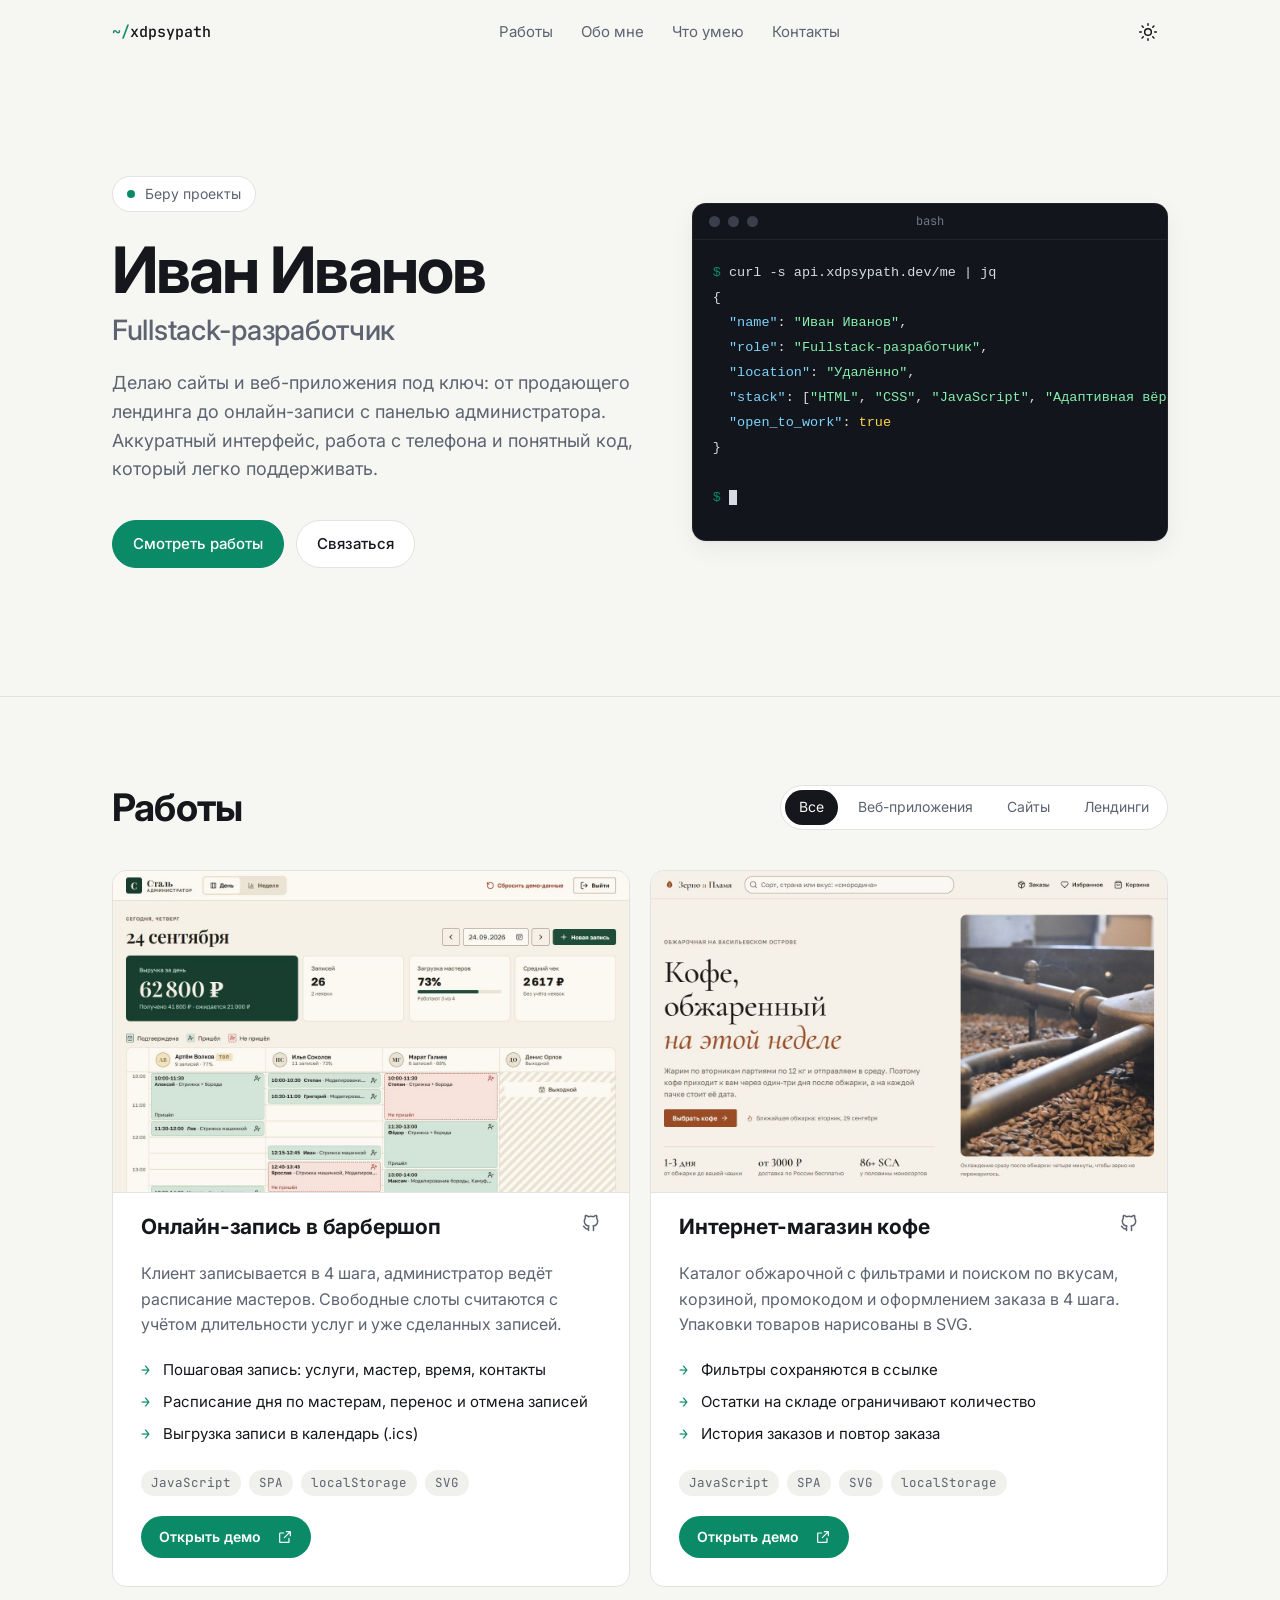
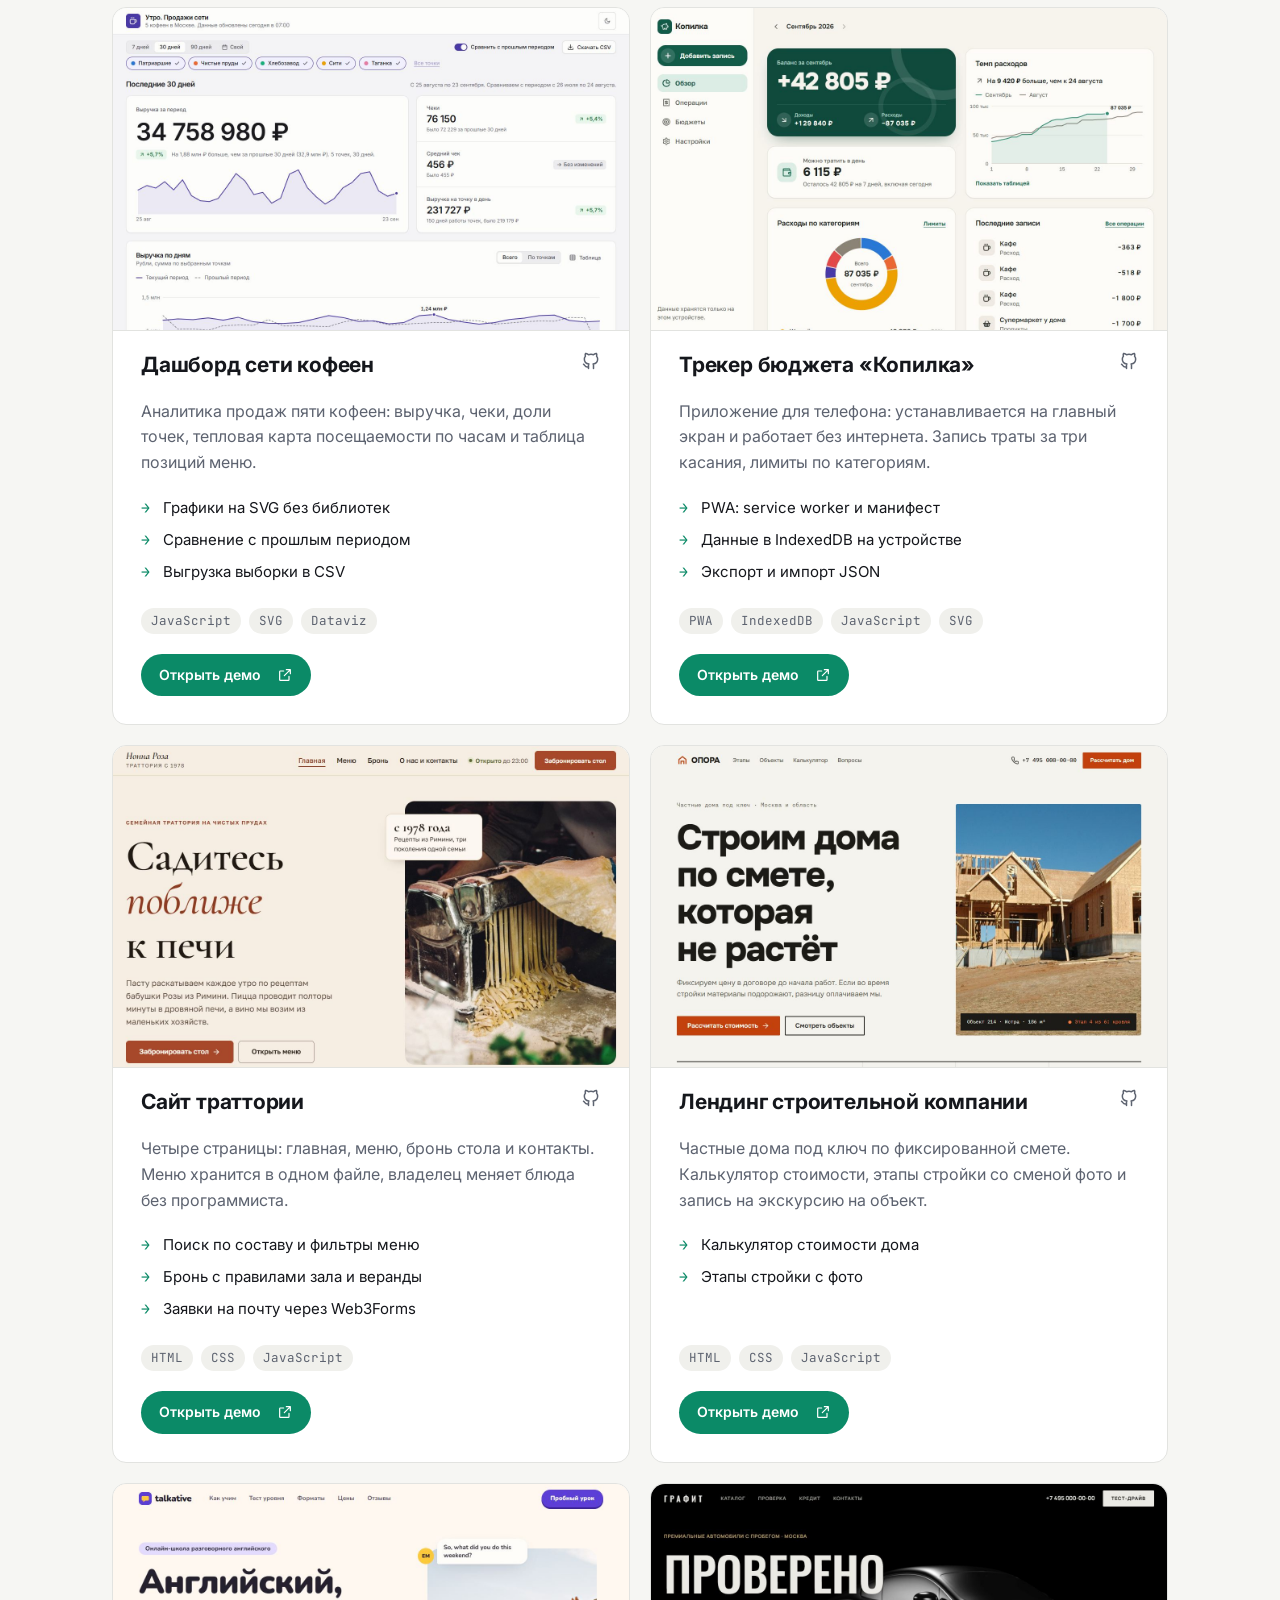
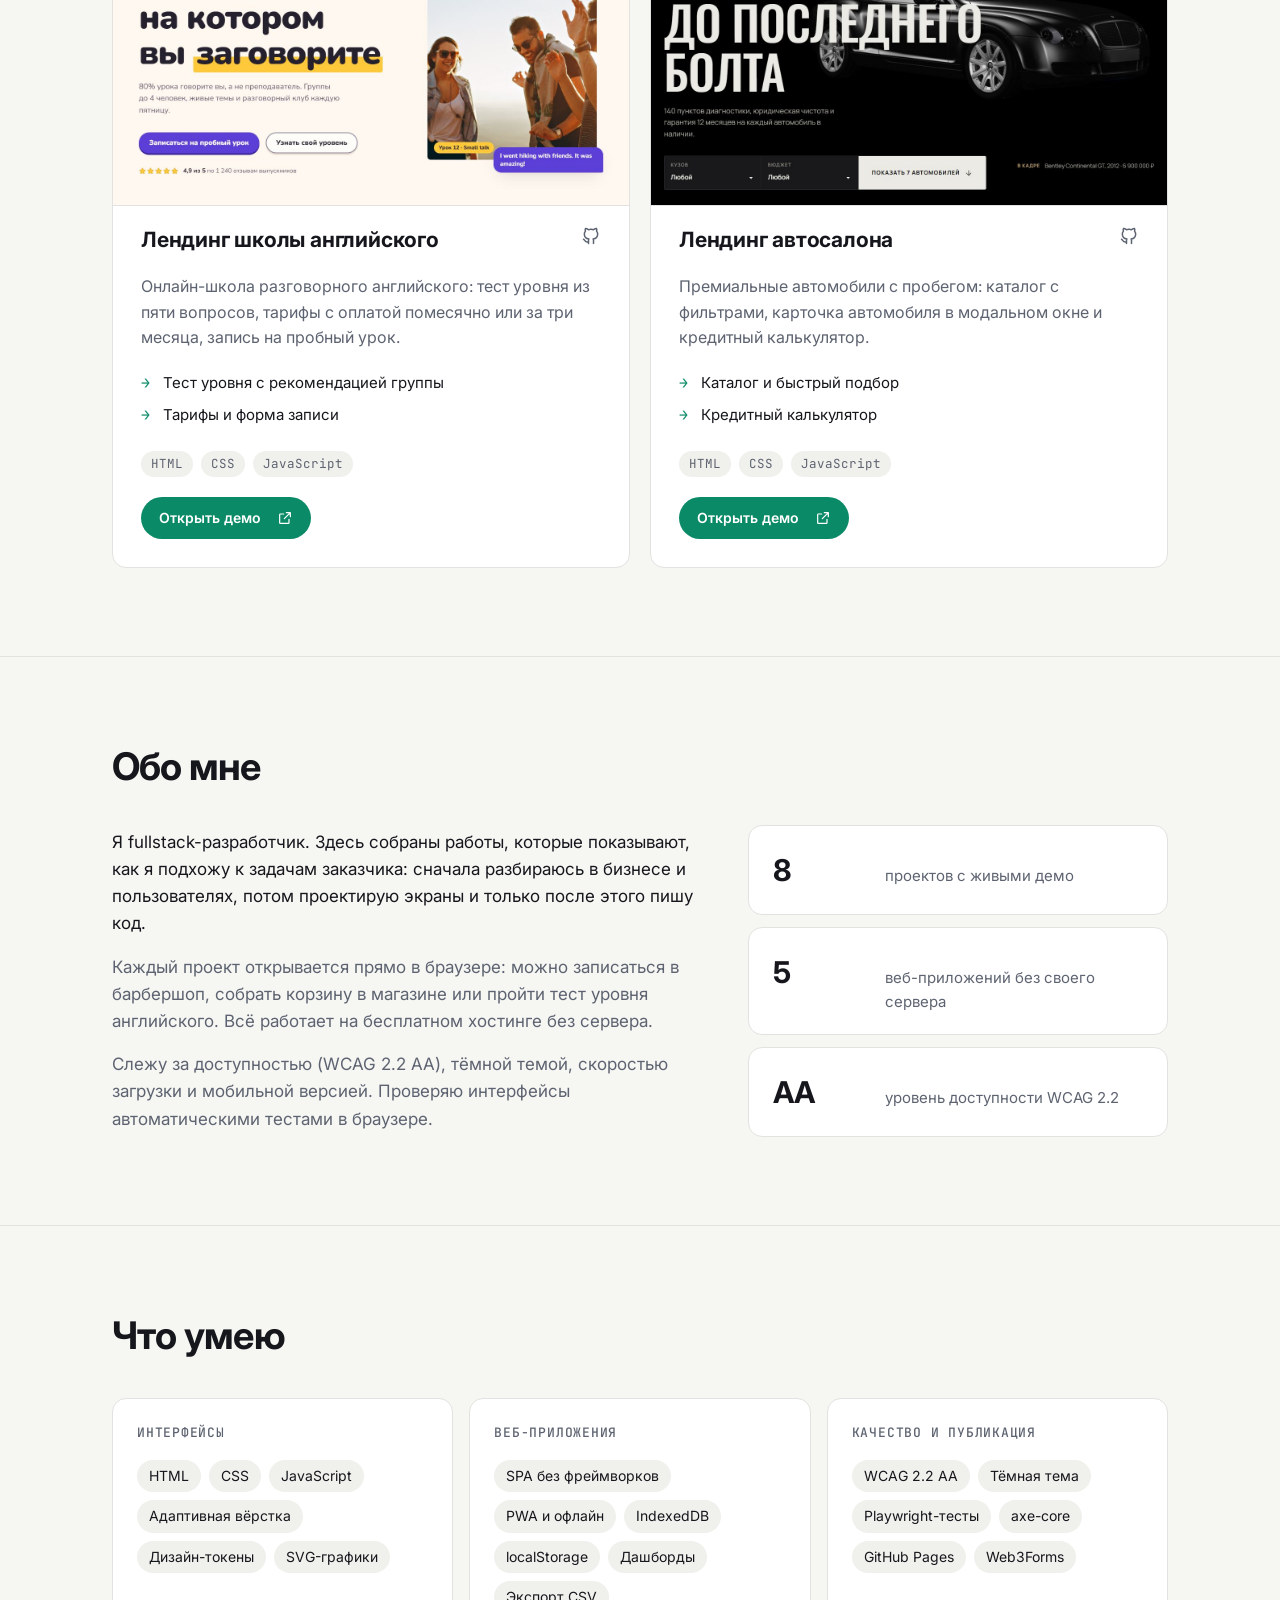
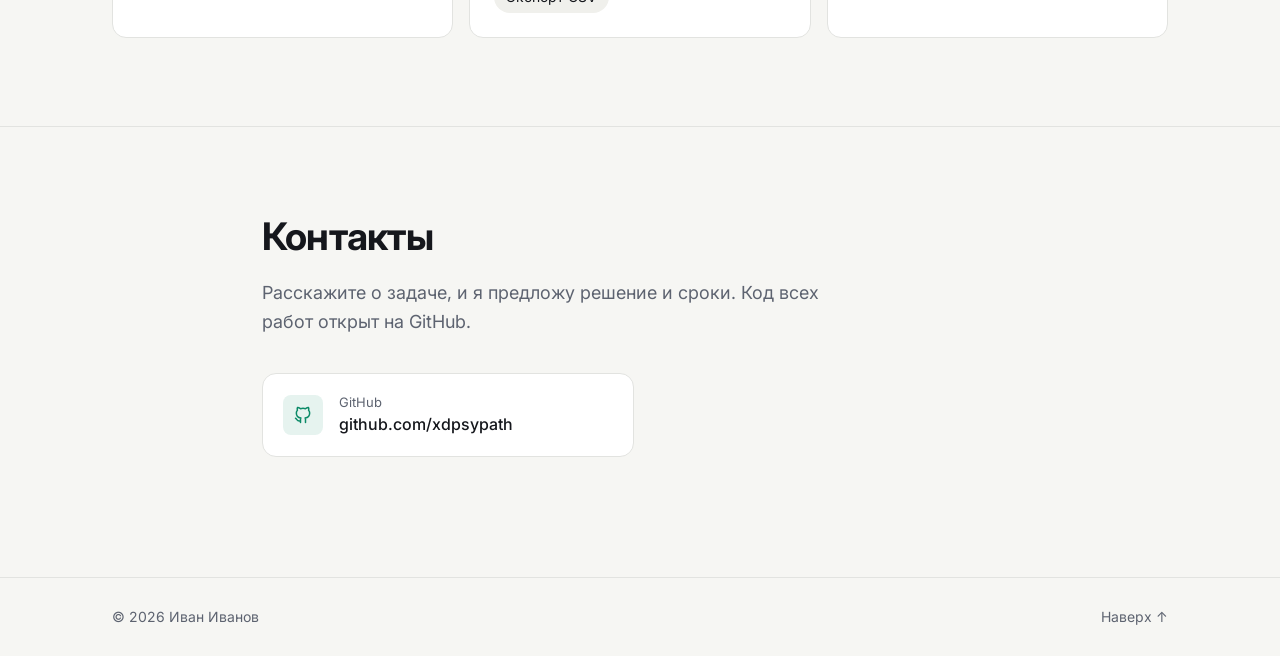
==== index.html @ 6d3181be "Портфолио: витрина, 3 лендинга и 5 веб-приложений Витрина работ на главной, лендинги (строительство," ====
<!doctype html>
<html lang="ru">
<head>
  <meta charset="utf-8" />
  <meta name="viewport" content="width=device-width, initial-scale=1" />
  <title>Иван Иванов. Сайты и веб-приложения</title>
  <meta name="description" content="Портфолио fullstack-разработчика Ивана Иванова: лендинги, интернет-магазин, онлайн-запись, дашборд и PWA с живыми демо." />
  <link rel="icon" href="assets/favicon.svg" type="image/svg+xml" />

  <!-- Тема применяется до отрисовки, чтобы не было вспышки светлого фона -->
  <script>
    try {
      var t = localStorage.getItem("portfolio.theme");
      if (t === "light" || t === "dark") document.documentElement.dataset.theme = t;
    } catch (e) {}
  </script>

  <link rel="preconnect" href="https://fonts.googleapis.com" />
  <link rel="preconnect" href="https://fonts.gstatic.com" crossorigin />
  <link href="https://fonts.googleapis.com/css2?family=Inter:wght@400;500;600;700&family=JetBrains+Mono:wght@400;500&display=swap" rel="stylesheet" />
  <link rel="stylesheet" href="css/style.css" />
</head>
<body>
  <a class="skip-link" href="#main">К содержимому</a>

  <header class="header">
    <div class="container header__inner">
      <a class="logo" href="#top" data-bind="logo"></a>

      <nav class="nav" id="nav" aria-label="Основная навигация">
        <a href="#projects">Работы</a>
        <a href="#about">Обо мне</a>
        <a href="#skills">Что умею</a>
        <a href="#experience">Опыт</a>
        <a href="#contact">Контакты</a>
      </nav>

      <div class="header__actions">
        <button class="icon-btn" id="theme-toggle" type="button" aria-label="Переключить тему">
          <svg class="icon icon--sun" viewBox="0 0 24 24" aria-hidden="true"><circle cx="12" cy="12" r="4"/><path d="M12 2v2M12 20v2M4.9 4.9l1.4 1.4M17.7 17.7l1.4 1.4M2 12h2M20 12h2M4.9 19.1l1.4-1.4M17.7 6.3l1.4-1.4"/></svg>
          <svg class="icon icon--moon" viewBox="0 0 24 24" aria-hidden="true"><path d="M21 12.8A9 9 0 1 1 11.2 3a7 7 0 0 0 9.8 9.8z"/></svg>
        </button>
        <button class="icon-btn nav-toggle" id="nav-toggle" type="button" aria-label="Меню" aria-controls="nav" aria-expanded="false">
          <svg class="icon" viewBox="0 0 24 24" aria-hidden="true"><path d="M4 7h16M4 12h16M4 17h16"/></svg>
        </button>
      </div>
    </div>
  </header>

  <main id="main">
    <section class="hero" id="top">
      <div class="container hero__grid">
        <div class="hero__text">
          <p class="status"><span class="status__dot"></span><span data-bind="status"></span></p>
          <h1 class="hero__title">
            <span data-bind="name"></span>
            <span class="hero__role" data-bind="role"></span>
          </h1>
          <p class="hero__tagline" data-bind="tagline"></p>
          <div class="hero__cta">
            <a class="btn btn--primary" href="#projects">Смотреть работы</a>
            <a class="btn" href="#contact">Связаться</a>
          </div>
        </div>

        <div class="terminal" aria-label="Краткая информация в формате JSON">
          <div class="terminal__bar">
            <span></span><span></span><span></span>
            <p class="terminal__title">bash</p>
          </div>
          <pre class="terminal__body"><code id="terminal"></code></pre>
        </div>
      </div>
    </section>

    <section class="section" id="projects">
      <div class="container">
        <div class="section__head">
          <h2 class="section__title">Работы</h2>
          <div class="filters" id="filters" role="group" aria-label="Фильтр проектов"></div>
        </div>
        <div class="projects" id="projects-list"></div>
      </div>
    </section>

    <section class="section" id="about">
      <div class="container about">
        <div>
          <h2 class="section__title">Обо мне</h2>
          <div class="about__text" id="about-text"></div>
        </div>
        <ul class="stats" id="stats"></ul>
      </div>
    </section>

    <section class="section" id="skills">
      <div class="container">
        <h2 class="section__title">Что умею</h2>
        <div class="skills" id="skills-list"></div>
      </div>
    </section>

    <section class="section" id="experience">
      <div class="container">
        <h2 class="section__title">Опыт</h2>
        <ol class="timeline" id="timeline"></ol>
      </div>
    </section>

    <section class="section section--contact" id="contact">
      <div class="container contact">
        <h2 class="section__title">Контакты</h2>
        <p class="contact__lead">Расскажите о задаче, и я предложу решение и сроки. Код всех работ открыт на GitHub.</p>
        <div class="contact__links" id="contact-links"></div>
      </div>
    </section>
  </main>

  <footer class="footer">
    <div class="container footer__inner">
      <p>© <span id="year"></span> <span data-bind="name"></span></p>
      <a href="#top">Наверх ↑</a>
    </div>
  </footer>

  <noscript><p class="container">Для отображения содержимого включите JavaScript.</p></noscript>

  <script src="js/data.js"></script>
  <script src="js/main.js"></script>
</body>
</html>
---- css/style.css ----
/* ---------- Токены ---------- */

:root {
  --bg: #f6f6f3;
  --surface: #ffffff;
  --surface-2: #f0f0ec;
  --text: #15171c;
  --muted: #5d6370;
  --border: #e2e3e0;
  --accent: #0b8a67;
  --accent-soft: rgba(11, 138, 103, 0.1);
  --accent-contrast: #ffffff;

  --term-bg: #12151b;
  --term-text: #d7dbe3;
  --term-muted: #6f7787;
  --term-key: #7dd3fc;
  --term-str: #86efac;
  --term-num: #fcd34d;

  --font: "Inter", system-ui, -apple-system, "Segoe UI", Roboto, sans-serif;
  --mono: "JetBrains Mono", ui-monospace, "Cascadia Code", Consolas, monospace;

  --radius: 14px;
  --radius-sm: 8px;
  --shadow: 0 1px 2px rgba(16, 20, 28, 0.04), 0 8px 24px rgba(16, 20, 28, 0.06);
  --header-h: 64px;

  color-scheme: light;
}

@media (prefers-color-scheme: dark) {
  :root:not([data-theme="light"]) {
    --bg: #0c0e12;
    --surface: #14171d;
    --surface-2: #1a1e26;
    --text: #e7e9ee;
    --muted: #9aa1ae;
    --border: #252a33;
    --accent: #34d399;
    --accent-soft: rgba(52, 211, 153, 0.12);
    --accent-contrast: #06281d;
    --term-bg: #090b0f;
    --shadow: 0 1px 2px rgba(0, 0, 0, 0.3), 0 8px 24px rgba(0, 0, 0, 0.25);
    color-scheme: dark;
  }
}

:root[data-theme="dark"] {
  --bg: #0c0e12;
  --surface: #14171d;
  --surface-2: #1a1e26;
  --text: #e7e9ee;
  --muted: #9aa1ae;
  --border: #252a33;
  --accent: #34d399;
  --accent-soft: rgba(52, 211, 153, 0.12);
  --accent-contrast: #06281d;
  --term-bg: #090b0f;
  --shadow: 0 1px 2px rgba(0, 0, 0, 0.3), 0 8px 24px rgba(0, 0, 0, 0.25);
  color-scheme: dark;
}

/* ---------- База ---------- */

*,
*::before,
*::after {
  box-sizing: border-box;
}

html {
  scroll-behavior: smooth;
  scroll-padding-top: calc(var(--header-h) + 16px);
  -webkit-text-size-adjust: 100%;
}

body {
  margin: 0;
  background: var(--bg);
  color: var(--text);
  font-family: var(--font);
  font-size: 16px;
  line-height: 1.6;
  -webkit-font-smoothing: antialiased;
  overflow-x: hidden;
}

h1, h2, h3, p, ul, ol {
  margin: 0;
}

ul, ol {
  padding: 0;
  list-style: none;
}

a {
  color: inherit;
  text-decoration: none;
}

:focus-visible {
  outline: 2px solid var(--accent);
  outline-offset: 3px;
  border-radius: 4px;
}

.container {
  width: 100%;
  max-width: 1120px;
  margin: 0 auto;
  padding: 0 16px;
}

@media (min-width: 640px) {
  .container {
    padding: 0 32px;
  }
}

.skip-link {
  position: absolute;
  left: 16px;
  top: -48px;
  z-index: 100;
  padding: 8px 14px;
  background: var(--accent);
  color: var(--accent-contrast);
  border-radius: var(--radius-sm);
}

.skip-link:focus {
  top: 12px;
}

.icon {
  width: 20px;
  height: 20px;
  fill: none;
  stroke: currentColor;
  stroke-width: 1.8;
  stroke-linecap: round;
  stroke-linejoin: round;
}

/* ---------- Шапка ---------- */

.header {
  position: sticky;
  top: 0;
  z-index: 50;
  height: var(--header-h);
  background: color-mix(in srgb, var(--bg) 82%, transparent);
  backdrop-filter: saturate(160%) blur(12px);
  -webkit-backdrop-filter: saturate(160%) blur(12px);
  border-bottom: 1px solid transparent;
  transition: border-color 0.2s;
}

.header.is-scrolled {
  border-bottom-color: var(--border);
}

.header__inner {
  display: flex;
  align-items: center;
  justify-content: space-between;
  height: 100%;
  gap: 16px;
}

.logo {
  font-family: var(--mono);
  font-weight: 500;
  font-size: 15px;
}

.logo span {
  color: var(--accent);
}

.nav {
  display: flex;
  gap: 28px;
  font-size: 15px;
}

.nav a {
  color: var(--muted);
  transition: color 0.15s;
}

.nav a:hover,
.nav a.is-active {
  color: var(--text);
}

.header__actions {
  display: flex;
  gap: 4px;
}

.icon-btn {
  display: grid;
  place-items: center;
  width: 40px;
  height: 40px;
  padding: 0;
  border: 0;
  border-radius: var(--radius-sm);
  background: transparent;
  color: var(--text);
  cursor: pointer;
  transition: background 0.15s;
}

.icon-btn:hover {
  background: var(--surface-2);
}

.icon--moon {
  display: none;
}

:root[data-theme="dark"] .icon--sun {
  display: none;
}

:root[data-theme="dark"] .icon--moon {
  display: block;
}

@media (prefers-color-scheme: dark) {
  :root:not([data-theme="light"]) .icon--sun {
    display: none;
  }
  :root:not([data-theme="light"]) .icon--moon {
    display: block;
  }
}

.nav-toggle {
  display: none;
}

@media (max-width: 760px) {
  .nav-toggle {
    display: grid;
  }

  .nav {
    position: fixed;
    top: var(--header-h);
    left: 0;
    right: 0;
    flex-direction: column;
    gap: 0;
    padding: 8px 16px 16px;
    background: var(--bg);
    border-bottom: 1px solid var(--border);
    transform: translateY(-8px);
    opacity: 0;
    visibility: hidden;
    transition: opacity 0.2s, transform 0.2s, visibility 0.2s;
  }

  .nav.is-open {
    transform: none;
    opacity: 1;
    visibility: visible;
  }

  .nav a {
    padding: 12px 0;
    font-size: 17px;
  }
}

/* ---------- Кнопки ---------- */

.btn {
  display: inline-flex;
  align-items: center;
  gap: 8px;
  padding: 11px 20px;
  border: 1px solid var(--border);
  border-radius: 999px;
  background: var(--surface);
  font-weight: 500;
  font-size: 15px;
  transition: border-color 0.15s, transform 0.15s, background 0.15s;
}

.btn:hover {
  border-color: var(--muted);
  transform: translateY(-1px);
}

.btn--primary {
  background: var(--accent);
  border-color: var(--accent);
  color: var(--accent-contrast);
}

.btn--primary:hover {
  border-color: var(--accent);
  filter: brightness(1.06);
}

/* ---------- Первый экран ---------- */

.hero {
  padding: 72px 0 96px;
}

.hero__grid {
  display: grid;
  gap: 48px;
  align-items: center;
}

@media (min-width: 960px) {
  .hero {
    padding: 112px 0 128px;
  }
  .hero__grid {
    grid-template-columns: 1.1fr 1fr;
    gap: 56px;
  }
}

.status {
  display: inline-flex;
  align-items: center;
  gap: 10px;
  padding: 6px 14px;
  margin-bottom: 24px;
  border: 1px solid var(--border);
  border-radius: 999px;
  background: var(--surface);
  color: var(--muted);
  font-size: 14px;
}

.status__dot {
  width: 8px;
  height: 8px;
  border-radius: 50%;
  background: var(--accent);
  box-shadow: 0 0 0 0 var(--accent);
  animation: pulse 2.4s infinite;
}

@keyframes pulse {
  0% { box-shadow: 0 0 0 0 color-mix(in srgb, var(--accent) 55%, transparent); }
  70% { box-shadow: 0 0 0 8px transparent; }
  100% { box-shadow: 0 0 0 0 transparent; }
}

.hero__title {
  font-size: clamp(38px, 7vw, 64px);
  line-height: 1.05;
  letter-spacing: -0.03em;
  font-weight: 700;
}

.hero__role {
  display: block;
  margin-top: 12px;
  font-size: clamp(20px, 3vw, 28px);
  letter-spacing: -0.01em;
  font-weight: 500;
  color: var(--muted);
}

.hero__tagline {
  max-width: 540px;
  margin-top: 24px;
  font-size: 18px;
  color: var(--muted);
}

.hero__cta {
  display: flex;
  flex-wrap: wrap;
  gap: 12px;
  margin-top: 36px;
}

/* ---------- Терминал ---------- */

.terminal {
  min-width: 0;
  border-radius: var(--radius);
  background: var(--term-bg);
  color: var(--term-text);
  box-shadow: var(--shadow);
  border: 1px solid rgba(255, 255, 255, 0.06);
  overflow: hidden;
}

.terminal__bar {
  position: relative;
  display: flex;
  align-items: center;
  gap: 8px;
  padding: 12px 16px;
  border-bottom: 1px solid rgba(255, 255, 255, 0.06);
}

.terminal__bar span {
  width: 11px;
  height: 11px;
  border-radius: 50%;
  background: #3a3f4b;
}

.terminal__title {
  position: absolute;
  left: 50%;
  transform: translateX(-50%);
  font-family: var(--mono);
  font-size: 12px;
  color: var(--term-muted);
}

.terminal__body {
  margin: 0;
  padding: 20px;
  min-height: 300px;
  font-family: var(--mono);
  font-size: 13.5px;
  line-height: 1.7;
  overflow-x: auto;
  white-space: pre;
}

@media (max-width: 480px) {
  .terminal__body {
    font-size: 12px;
    padding: 16px;
  }
}

.t-prompt { color: var(--accent); }
.t-muted { color: var(--term-muted); }
.t-key { color: var(--term-key); }
.t-str { color: var(--term-str); }
.t-num { color: var(--term-num); }

.t-cursor {
  display: inline-block;
  width: 8px;
  height: 1.1em;
  vertical-align: text-bottom;
  background: var(--term-text);
  animation: blink 1s steps(1) infinite;
}

@keyframes blink {
  50% { opacity: 0; }
}

/* ---------- Секции ---------- */

.section {
  padding: 88px 0;
  border-top: 1px solid var(--border);
}

.section__head {
  display: flex;
  flex-wrap: wrap;
  align-items: flex-end;
  justify-content: space-between;
  gap: 16px 24px;
  margin-bottom: 40px;
}

.section__head .section__title {
  margin-bottom: 0;
}

.section__title {
  display: flex;
  align-items: baseline;
  gap: 14px;
  margin-bottom: 40px;
  font-size: clamp(28px, 4vw, 38px);
  letter-spacing: -0.02em;
  line-height: 1.15;
}

.section__num {
  font-family: var(--mono);
  font-size: 14px;
  font-weight: 400;
  color: var(--accent);
}

/* ---------- Обо мне ---------- */

.about {
  display: grid;
  gap: 48px;
}

@media (min-width: 900px) {
  .about {
    grid-template-columns: 1.4fr 1fr;
    align-items: start;
  }
}

.about__text {
  display: grid;
  gap: 16px;
  max-width: 620px;
  font-size: 17px;
  color: var(--muted);
}

.about__text p:first-child {
  color: var(--text);
}

.stats {
  display: grid;
  gap: 12px;
}

@media (min-width: 900px) {
  .stats {
    margin-top: 80px;
  }
}

.stat {
  display: flex;
  align-items: baseline;
  gap: 16px;
  padding: 20px 24px;
  border: 1px solid var(--border);
  border-radius: var(--radius);
  background: var(--surface);
}

.stat__value {
  flex-shrink: 0;
  min-width: 96px;
  font-size: 30px;
  font-weight: 700;
  letter-spacing: -0.02em;
}

.stat__label {
  color: var(--muted);
  font-size: 15px;
}

/* ---------- Стек ---------- */

.skills {
  display: grid;
  gap: 16px;
}

@media (min-width: 640px) {
  .skills {
    grid-template-columns: repeat(2, 1fr);
  }
}

@media (min-width: 960px) {
  .skills {
    grid-template-columns: repeat(3, 1fr);
  }
}

.skill-group {
  padding: 24px;
  border: 1px solid var(--border);
  border-radius: var(--radius);
  background: var(--surface);
}

.skill-group h3 {
  margin-bottom: 16px;
  font-family: var(--mono);
  font-size: 13px;
  font-weight: 500;
  text-transform: uppercase;
  letter-spacing: 0.06em;
  color: var(--muted);
}

.chips {
  display: flex;
  flex-wrap: wrap;
  gap: 8px;
}

.chip {
  padding: 5px 12px;
  border-radius: 999px;
  background: var(--surface-2);
  font-size: 14px;
}

.chip--sm {
  padding: 3px 10px;
  font-family: var(--mono);
  font-size: 12.5px;
  color: var(--muted);
}

/* ---------- Проекты ---------- */

.filters {
  display: flex;
  gap: 6px;
  max-width: 100%;
  padding: 4px;
  border: 1px solid var(--border);
  border-radius: 999px;
  background: var(--surface);
  overflow-x: auto;
  scrollbar-width: none;
}

.filters::-webkit-scrollbar {
  display: none;
}

.filter {
  padding: 6px 14px;
  border: 0;
  border-radius: 999px;
  background: transparent;
  color: var(--muted);
  font: inherit;
  font-size: 14px;
  white-space: nowrap;
  cursor: pointer;
  transition: background 0.15s, color 0.15s;
}

.filter:hover {
  color: var(--text);
}

.filter[aria-pressed="true"] {
  background: var(--text);
  color: var(--bg);
}

.projects {
  display: grid;
  gap: 20px;
}

@media (min-width: 860px) {
  .projects {
    grid-template-columns: repeat(2, 1fr);
  }
}

.project {
  display: flex;
  flex-direction: column;
  gap: 20px;
  padding: 28px;
  border: 1px solid var(--border);
  border-radius: var(--radius);
  background: var(--surface);
  transition: border-color 0.2s, transform 0.2s, box-shadow 0.2s;
}

.project:hover {
  border-color: color-mix(in srgb, var(--accent) 45%, var(--border));
  transform: translateY(-2px);
  box-shadow: var(--shadow);
}

.project[hidden] {
  display: none;
}

.project__media {
  display: block;
  margin: -28px -28px 0;
  aspect-ratio: 16 / 10;
  overflow: hidden;
  border-bottom: 1px solid var(--border);
  border-radius: var(--radius) var(--radius) 0 0;
  background: var(--surface-2);
}

.project__media img {
  width: 100%;
  height: 100%;
  object-fit: cover;
  object-position: top center;
  transition: transform 0.4s ease;
}

.project:hover .project__media img {
  transform: scale(1.03);
}

.project__demo {
  display: inline-flex;
  align-items: center;
  align-self: flex-start;
  gap: 8px;
  padding: 10px 18px;
  border-radius: 999px;
  background: var(--accent);
  color: var(--accent-contrast);
  font-size: 14px;
  font-weight: 600;
  transition: filter 0.15s, transform 0.15s;
}

.project__demo:hover {
  filter: brightness(1.08);
  transform: translateY(-1px);
}

.project__demo .icon {
  width: 16px;
  height: 16px;
}

.project__head {
  display: flex;
  justify-content: space-between;
  align-items: flex-start;
  gap: 16px;
}

.project__title {
  font-size: 21px;
  letter-spacing: -0.01em;
  line-height: 1.3;
}

.project__links {
  display: flex;
  gap: 4px;
  flex-shrink: 0;
  margin: -8px -8px 0 0;
}

.project__links a {
  display: grid;
  place-items: center;
  width: 36px;
  height: 36px;
  border-radius: var(--radius-sm);
  color: var(--muted);
  transition: color 0.15s, background 0.15s;
}

.project__links a:hover {
  color: var(--text);
  background: var(--surface-2);
}

.project__summary {
  color: var(--muted);
}

.project__highlights {
  display: grid;
  gap: 8px;
  font-size: 15px;
}

.project__highlights li {
  position: relative;
  padding-left: 22px;
}

.project__highlights li::before {
  content: "→";
  position: absolute;
  left: 0;
  color: var(--accent);
  font-family: var(--mono);
}

.metrics {
  display: flex;
  flex-wrap: wrap;
  gap: 12px;
}

.metric {
  flex: 1 1 140px;
  padding: 12px 16px;
  border-radius: var(--radius-sm);
  background: var(--accent-soft);
}

.metric__value {
  display: block;
  font-family: var(--mono);
  font-weight: 500;
  font-size: 16px;
  color: var(--accent);
}

.metric__label {
  font-size: 13px;
  color: var(--muted);
}

.project .chips {
  margin-top: auto;
  padding-top: 4px;
}

.projects__empty {
  color: var(--muted);
}

/* ---------- Опыт ---------- */

.timeline {
  position: relative;
  display: grid;
  gap: 40px;
  max-width: 820px;
  padding-left: 28px;
}

.timeline::before {
  content: "";
  position: absolute;
  left: 5px;
  top: 8px;
  bottom: 8px;
  width: 1px;
  background: var(--border);
}

.job {
  position: relative;
}

.job::before {
  content: "";
  position: absolute;
  left: -28px;
  top: 7px;
  width: 11px;
  height: 11px;
  border-radius: 50%;
  background: var(--bg);
  border: 2px solid var(--accent);
}

.job__period {
  font-family: var(--mono);
  font-size: 13px;
  color: var(--muted);
}

.job__title {
  margin-top: 4px;
  font-size: 19px;
  line-height: 1.35;
}

.job__company {
  color: var(--muted);
  font-weight: 400;
}

.job__points {
  display: grid;
  gap: 6px;
  margin-top: 12px;
  color: var(--muted);
  font-size: 15px;
}

.job__points li {
  position: relative;
  padding-left: 18px;
}

.job__points li::before {
  content: "";
  position: absolute;
  left: 2px;
  top: 0.72em;
  width: 6px;
  height: 1px;
  background: var(--muted);
}

/* ---------- Контакты ---------- */

.section--contact {
  padding-bottom: 120px;
}

.contact {
  max-width: 820px;
}

.contact .section__title {
  margin-bottom: 20px;
}

.contact__lead {
  max-width: 560px;
  font-size: 18px;
  color: var(--muted);
}

.contact__links {
  display: grid;
  gap: 12px;
  margin-top: 36px;
}

@media (min-width: 640px) {
  .contact__links {
    grid-template-columns: repeat(2, 1fr);
  }
}

.contact-link {
  display: flex;
  align-items: center;
  gap: 16px;
  min-width: 0;
  padding: 18px 20px;
  border: 1px solid var(--border);
  border-radius: var(--radius);
  background: var(--surface);
  transition: border-color 0.15s, transform 0.15s;
}

.contact-link:hover {
  border-color: var(--accent);
  transform: translateY(-1px);
}

.contact-link__icon {
  display: grid;
  place-items: center;
  flex-shrink: 0;
  width: 40px;
  height: 40px;
  border-radius: var(--radius-sm);
  background: var(--accent-soft);
  color: var(--accent);
}

.contact-link__text {
  min-width: 0;
}

.contact-link__label {
  display: block;
  font-size: 13px;
  color: var(--muted);
}

.contact-link__value {
  display: block;
  overflow: hidden;
  text-overflow: ellipsis;
  white-space: nowrap;
  font-weight: 500;
}

/* ---------- Подвал ---------- */

.footer {
  padding: 28px 0;
  border-top: 1px solid var(--border);
  font-size: 14px;
  color: var(--muted);
}

.footer__inner {
  display: flex;
  justify-content: space-between;
  gap: 16px;
}

.footer a:hover {
  color: var(--text);
}

/* ---------- Появление при прокрутке ---------- */

.reveal {
  opacity: 0;
  transform: translateY(16px);
  transition: opacity 0.6s ease, transform 0.6s ease;
}

.reveal.is-visible {
  opacity: 1;
  transform: none;
}

@media (prefers-reduced-motion: reduce) {
  html {
    scroll-behavior: auto;
  }
  *,
  *::before,
  *::after {
    animation: none !important;
    transition: none !important;
  }
  .reveal {
    opacity: 1;
    transform: none;
  }
}

.visually-hidden {
  position: absolute;
  width: 1px;
  height: 1px;
  margin: -1px;
  padding: 0;
  overflow: hidden;
  clip: rect(0 0 0 0);
  white-space: nowrap;
  border: 0;
}
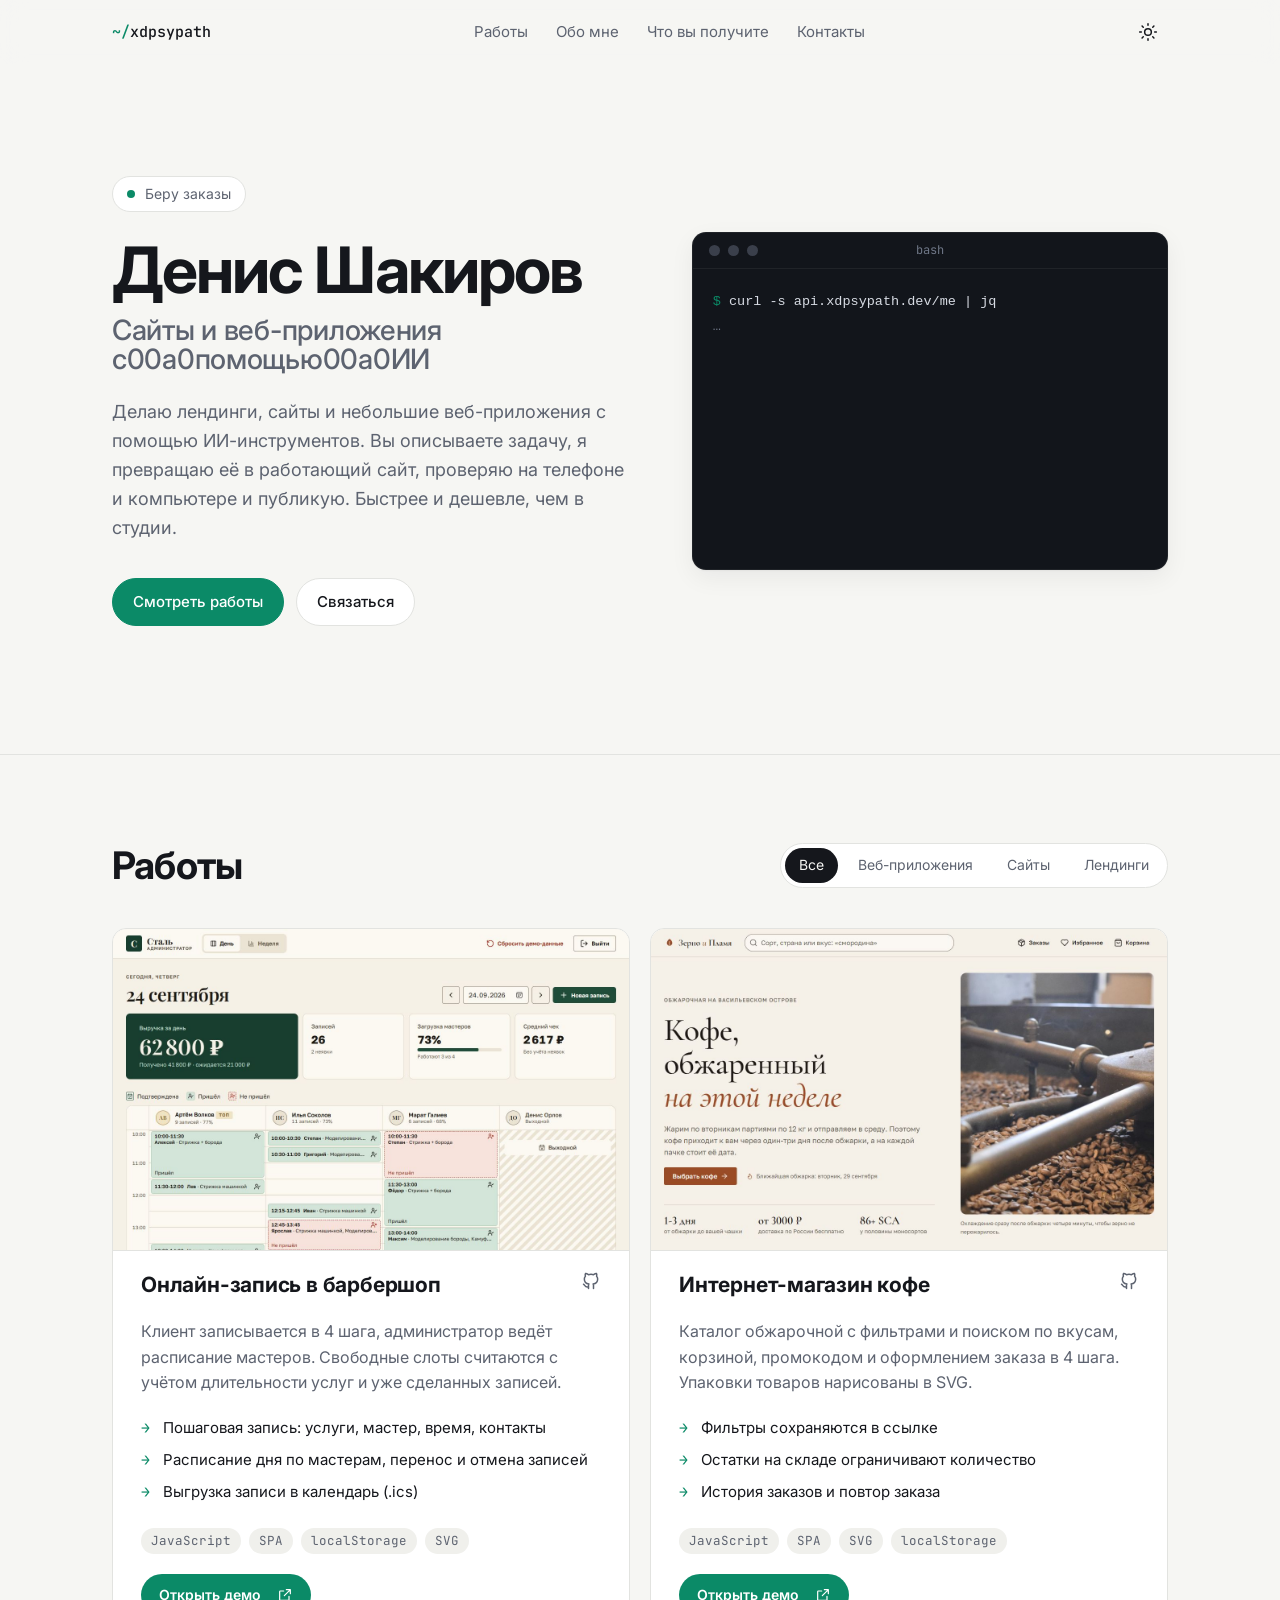
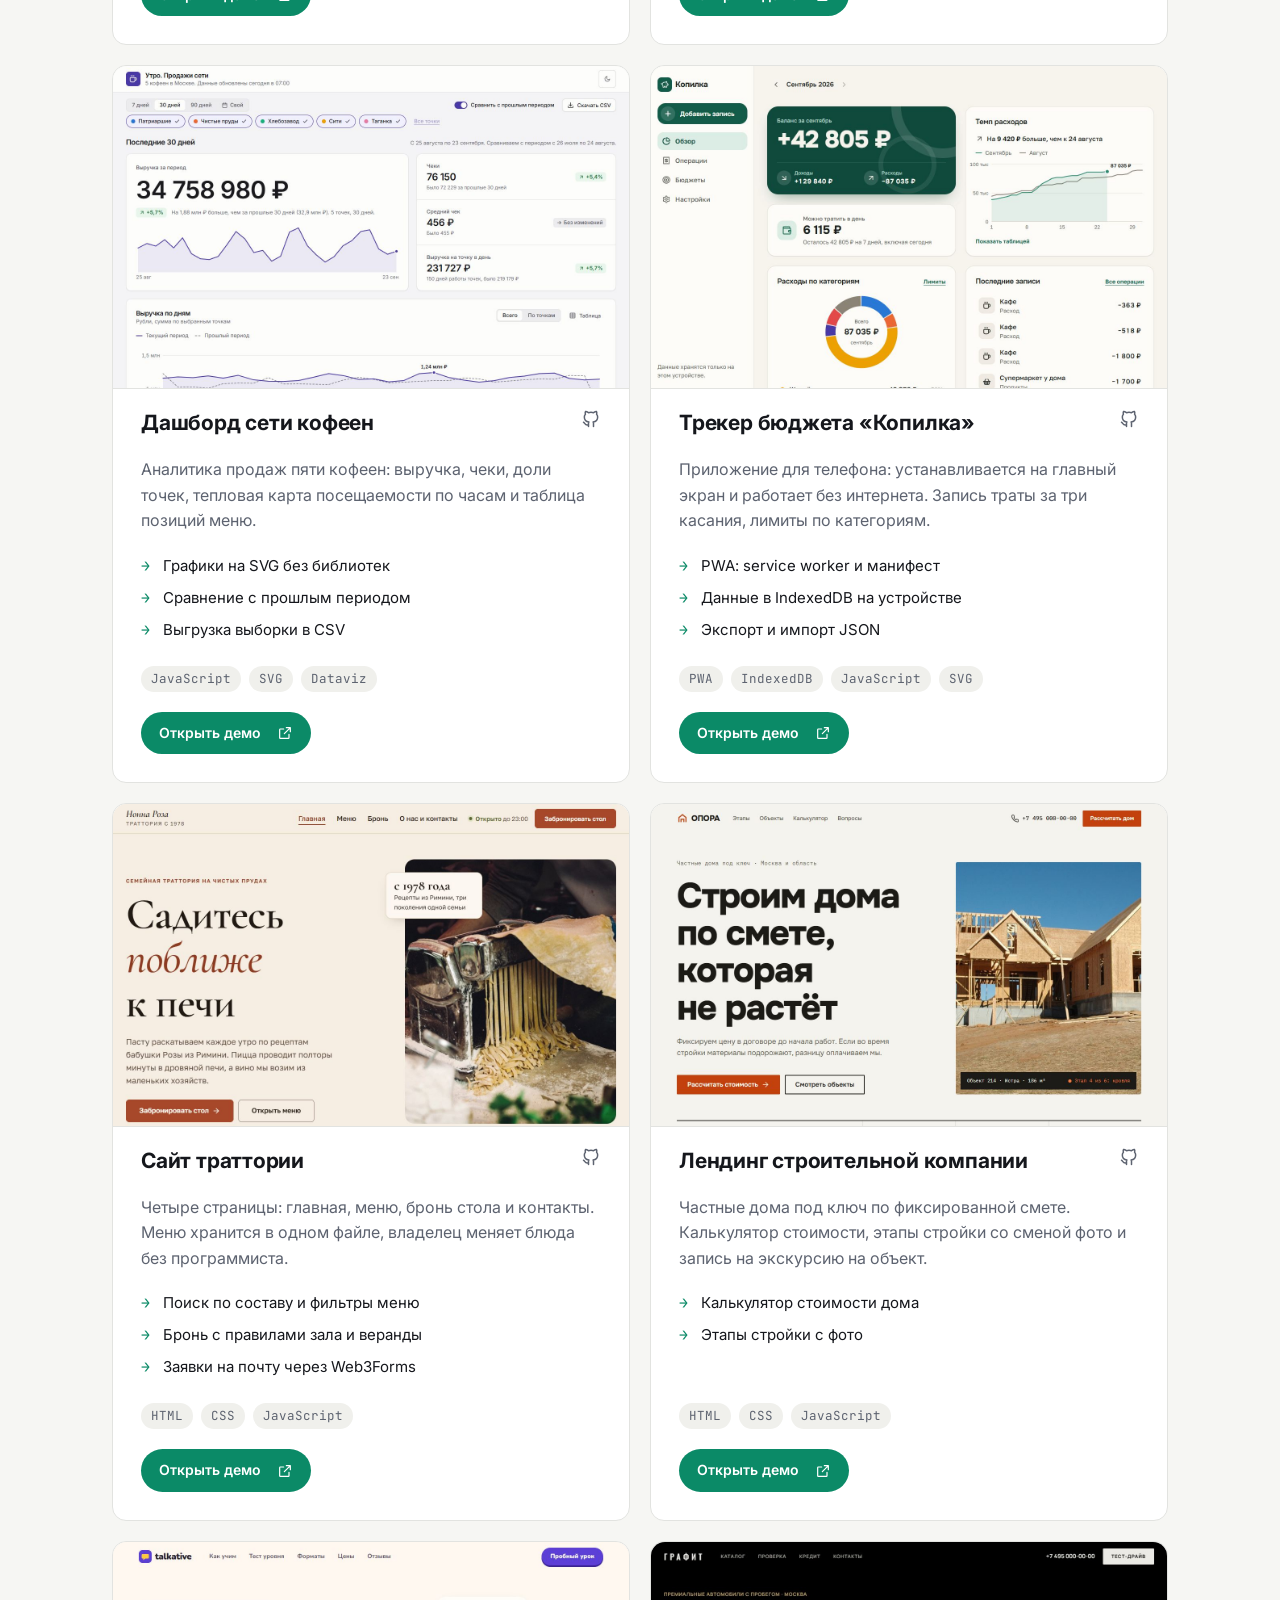
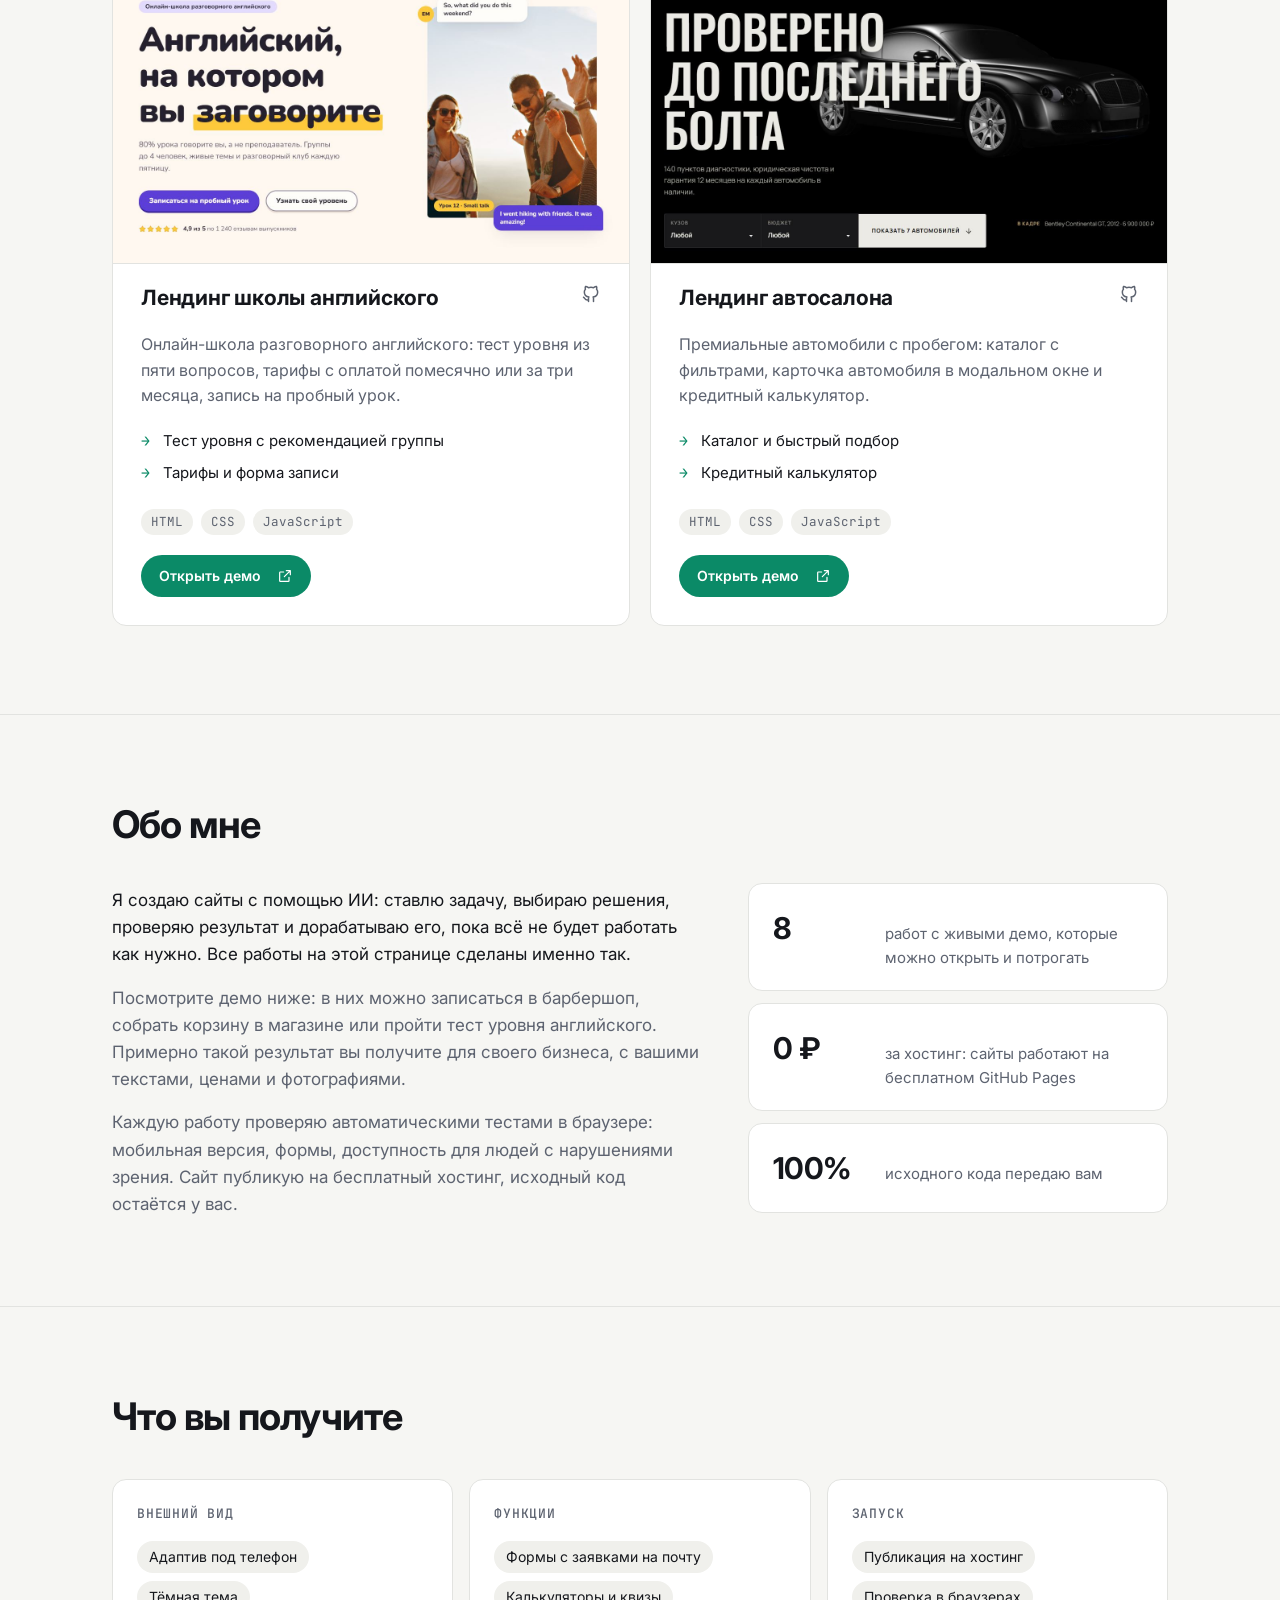
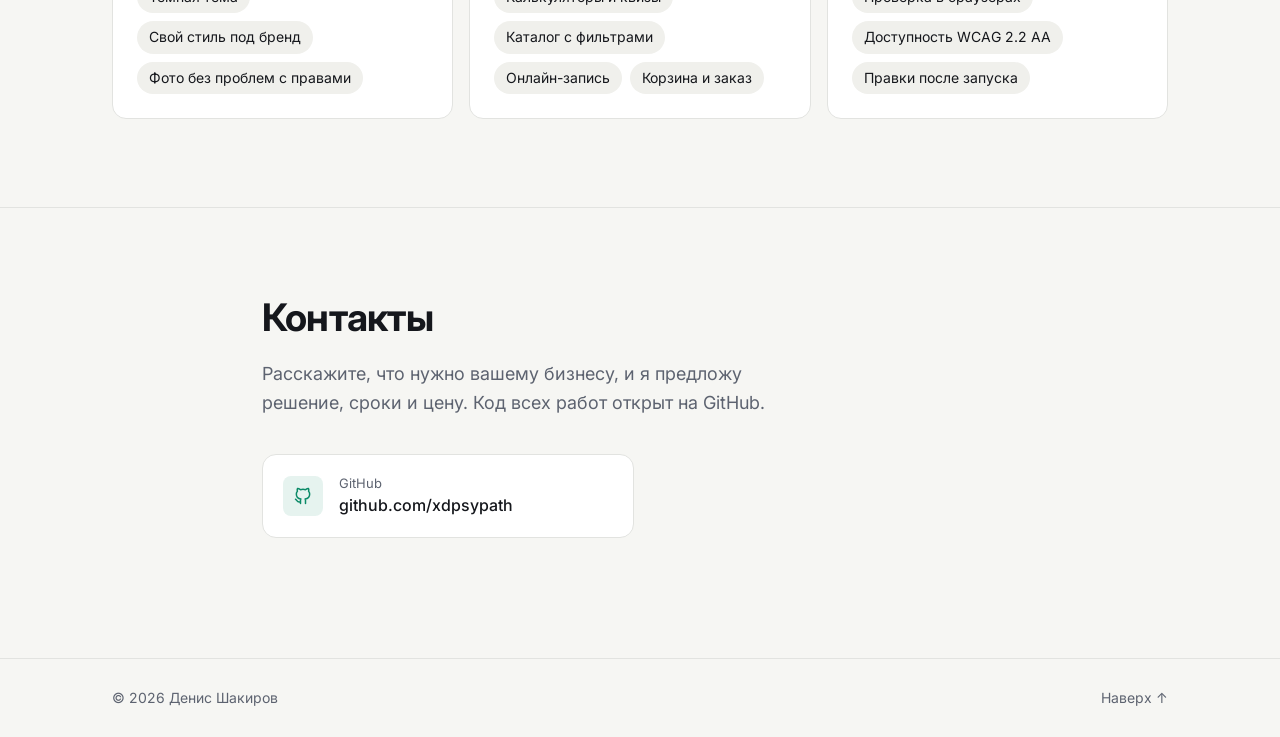
==== commit b06e3324: "Витрина: Денис Шакиров, честное позиционирование Имя заменено на Денис Шакиров. Вместо «fullstack-ра" ====
--- a/index.html
+++ b/index.html
@@ -3,8 +3,8 @@
 <head>
   <meta charset="utf-8" />
   <meta name="viewport" content="width=device-width, initial-scale=1" />
-  <title>Иван Иванов. Сайты и веб-приложения</title>
-  <meta name="description" content="Портфолио fullstack-разработчика Ивана Иванова: лендинги, интернет-магазин, онлайн-запись, дашборд и PWA с живыми демо." />
+  <title>Денис Шакиров. Сайты и веб-приложения с помощью ИИ</title>
+  <meta name="description" content="Денис Шакиров делает сайты и веб-приложения с помощью ИИ: лендинги, интернет-магазин, онлайн-запись, дашборд. Живые демо всех работ." />
   <link rel="icon" href="assets/favicon.svg" type="image/svg+xml" />
 
   <!-- Тема применяется до отрисовки, чтобы не было вспышки светлого фона -->
@@ -30,7 +30,7 @@
       <nav class="nav" id="nav" aria-label="Основная навигация">
         <a href="#projects">Работы</a>
         <a href="#about">Обо мне</a>
-        <a href="#skills">Что умею</a>
+        <a href="#skills">Что вы получите</a>
         <a href="#experience">Опыт</a>
         <a href="#contact">Контакты</a>
       </nav>
@@ -95,7 +95,7 @@
 
     <section class="section" id="skills">
       <div class="container">
-        <h2 class="section__title">Что умею</h2>
+        <h2 class="section__title">Что вы получите</h2>
         <div class="skills" id="skills-list"></div>
       </div>
     </section>
@@ -110,7 +110,7 @@
     <section class="section section--contact" id="contact">
       <div class="container contact">
         <h2 class="section__title">Контакты</h2>
-        <p class="contact__lead">Расскажите о задаче, и я предложу решение и сроки. Код всех работ открыт на GitHub.</p>
+        <p class="contact__lead">Расскажите, что нужно вашему бизнесу, и я предложу решение, сроки и цену. Код всех работ открыт на GitHub.</p>
         <div class="contact__links" id="contact-links"></div>
       </div>
     </section>
